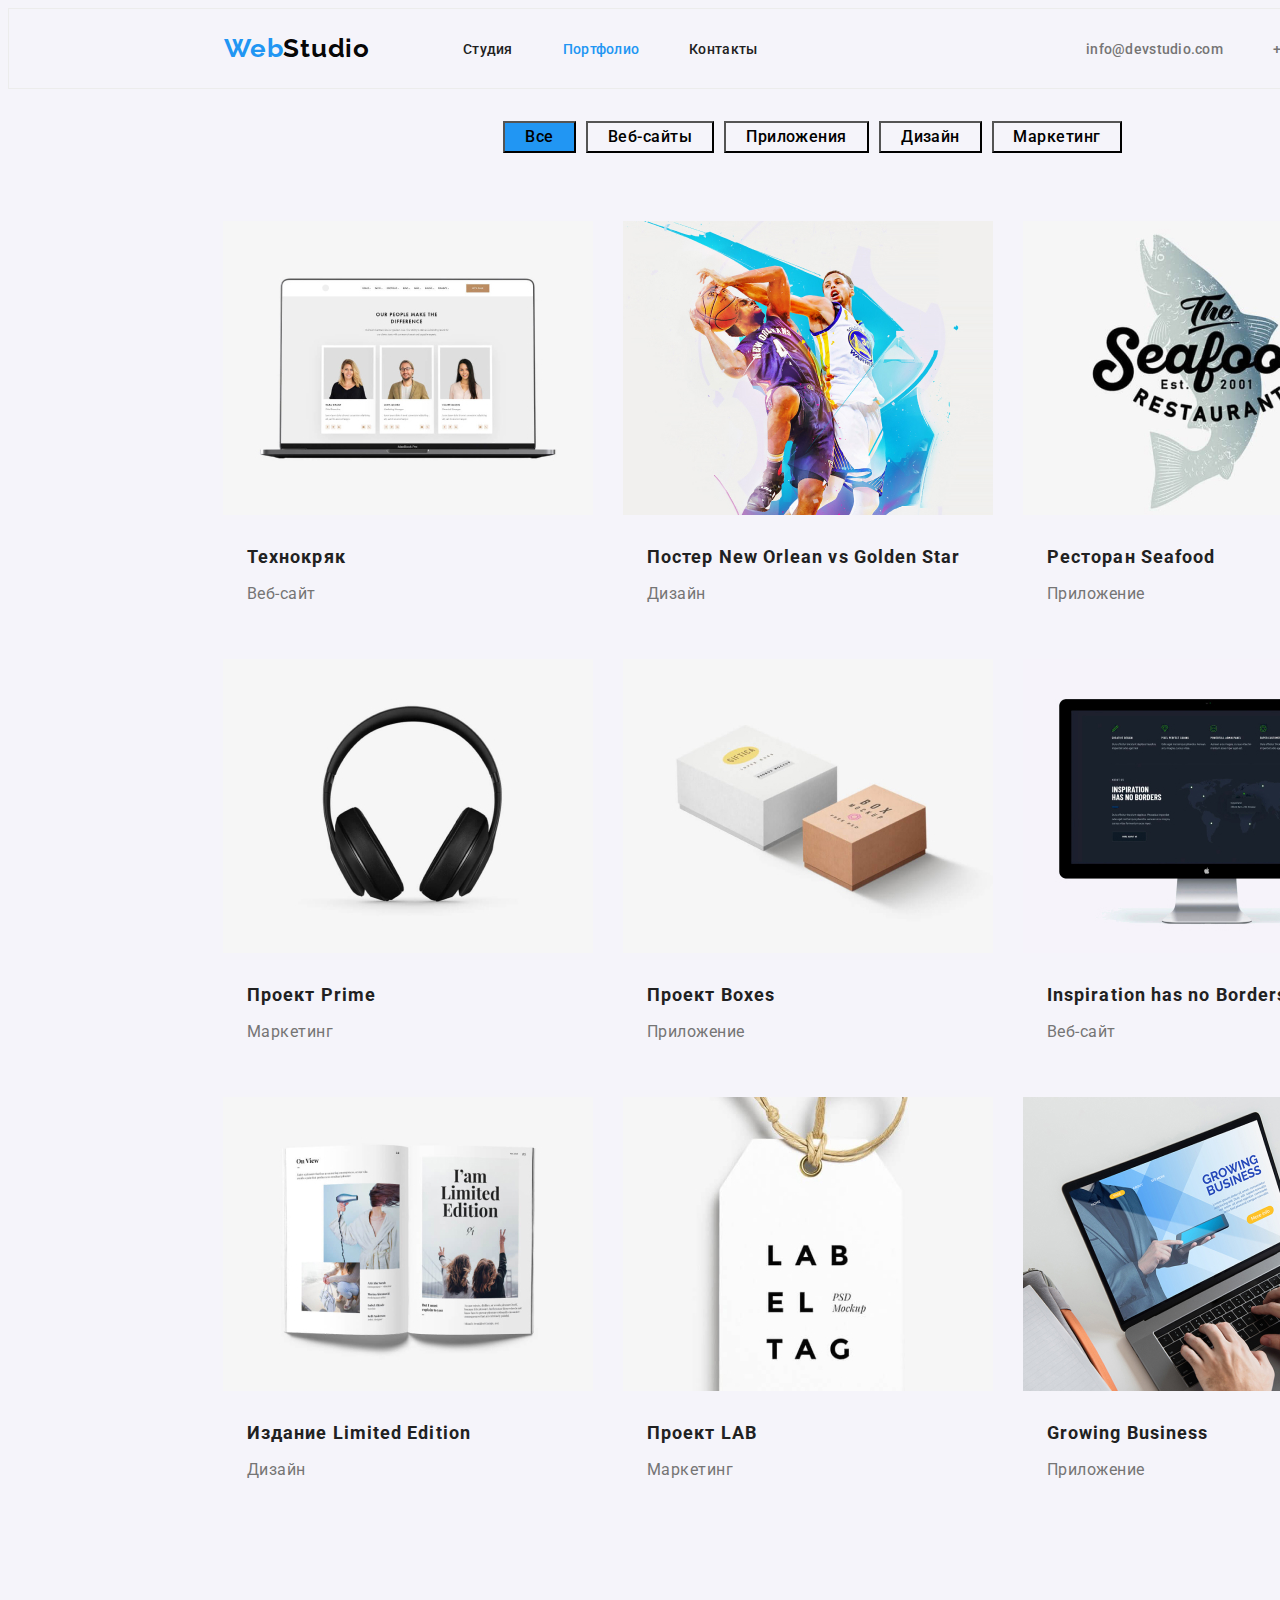
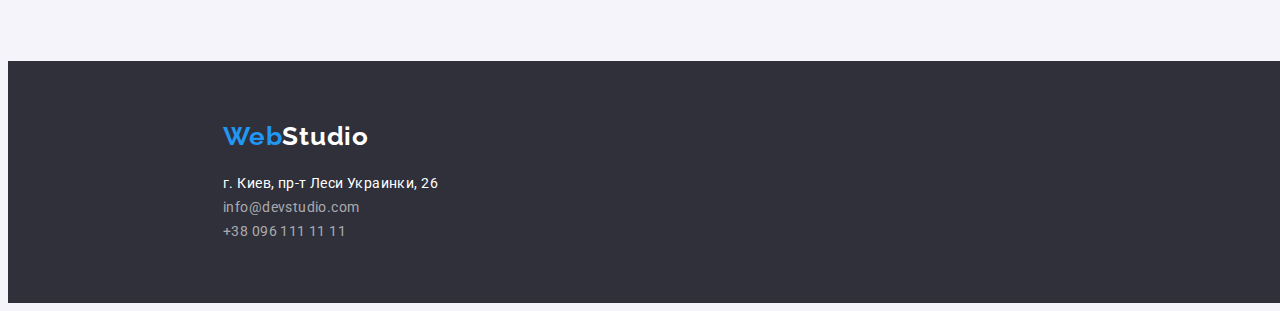
==== portfolio.html @ 1d8b2ea4 "f" ====
<!DOCTYPE html>
<html lang="ru">

<head>
    <meta charset="UTF-8">
    <meta http-equiv="X-UA-Compatible" content="IE=edge">
    <meta name="viewport" content="width=device-width, initial-scale=1.0">
    <title>home work 2</title>
    <link rel="stylesheet" href="css/portfolio.css" />
    <link rel="preconnect" href="https://fonts.gstatic.com" />
    <link
        href="https://fonts.googleapis.com/css2?family=Raleway:wght@700&family=Roboto:wght@400;500;700;900&display=swap"
        rel="stylesheet" />
</head>

<body>
    <!--Верхня лінія-->
    <header class="header">
        <div class="header-container">
            <a class="logo" href="./index.html"> <span class="logo-1">Web</span><span class="logo-2">Studio</span></a>
            <nav class="header-nav">
                <ul class="header-list">
                    <li class="header-item"><a class="header-link-1" href="index.html">Студия</a></li>
                    <li class="header-item"><a class="header-link-2" href="portfolio.html">Портфолио</a></li>
                    <li class="header-item"><a class="header-link-3" href="">Контакты</a></li>

                </ul>
            </nav>
            <ul class="header-contacts">
                <li><a class="header-e-mail" href="mailto:info@devstudio.com">info@devstudio.com</a></li>
                <li><a class="header-tel" href="tel:+380961111111">+38 096 111 11 11</a></li>
            </ul>
        </div>
    </header>
    <!-- portfolio -->
    <h2 hidden>Портфолио</h2>
    <section class="portfolio">
        <!-- Filters -->
        <ul class="filters-list">
            <li class="filters-item">
                <button type="button" class="filters-btm filters-btm-active filters-btm1">Все</button>
            </li>
            <li class="filters-item">
                <button type="button" class="filters-btm filters-btm2">Веб-сайты</button>
            </li>
            <li class="filters-item">
                <button type="button" class="filters-btm filters-btm3">Приложения</button>
            </li>
            <li class="filters-item">
                <button type="button" class="filters-btm filters-btm4">Дизайн</button>
            </li>
            <li class="filters-item">
                <button type="button" class="filters-btm filters-btm5">Маркетинг</button>
            </li>
        </ul>

        <!-- Projects -->

        <ul class="projects-list">
            <li class="projects-item">
                <img class="projects-photo" src="images/img5.jpg" alt="project1" width="370" />
                <h3 class="projects-title">Технокряк</h3>
                <p class="projects-subtitle">Веб-сайт</p>
            </li>
            <li class="projects-item">
                <img class="projects-photo" src="images/img6.jpg" alt="project2" width="370" />
                <h3 class="projects-title">Постер New Orlean vs Golden Star</h3>
                <p class="projects-subtitle">Дизайн</p>
            </li>
            <li class="projects-item">
                <img class="projects-photo" src="images/img(7).jpg" alt="project3" width="370" />
                <h3 class="projects-title">Ресторан Seafood</h3>
                <p class="projects-subtitle">Приложение</p>
            </li>
            <li class="projects-item">
                <img class="projects-photo" src="images/img(8).jpg" alt="project4" width="370" />
                <h3 class="projects-title">Проект Prime</h3>
                <p class="projects-subtitle">Маркетинг
                </p>
            </li>
            <li class="projects-item">
                <img class="projects-photo" src="images/img(9).jpg" alt="project5" width="370" />
                <h3 class="projects-title">Проект Boxes</h3>
                <p class="projects-subtitle">Приложение </p>
            </li>
            <li class="projects-item">
                <img class="projects-photo" src="images/img(10).jpg" alt="project6" width="370" />
                <h3 class="projects-title">Inspiration has no Borders</h3>
                <p class="projects-subtitle">Веб-сайт</p>
            </li>
            <li class="projects-item">
                <img class="projects-photo" src="images/img(11).jpg" alt="project7" width="370" />
                <h3 class="projects-title">Издание Limited Edition</h3>
                <p class="projects-subtitle">Дизайн</p>
            </li>
            <li class="projects-item">
                <img class="projects-photo" src="images/img(12).jpg" alt="project8" width="370" />
                <h3 class="projects-title">Проект LAB</h3>
                <p class="projects-subtitle">Маркетинг</p>
            </li>
            <li class="projects-item">
                <img class="projects-photo" src="images/img(13).jpg" alt="project9" width="370" />
                <h3 class="projects-title">Growing Business</h3>
                <p class="projects-subtitle">Приложение</p>
            </li>
        </ul>
    </section>



    <footer class="footer">
        <div class="footer-container">
            <a class="footer-logo" href="./index.html"><span class="footer-logo-1">Web</span><span
                    class="footer-logo-2">Studio</span></a>
            <address class="footer-adress">
                <ul class="footer-list">
                    <li class="footer-item"><a class="footer-link-1 footer-link" target="_blank"
                            rel="noopener noreferrer" href="https://goo.gl/maps/jTzLidg23AgvHUdS9"> г. Киев,
                            пр-т
                            Леси Украинки, 26</a></li>
                    <li class="footer-item"><a class="footer-link2 footer-link"
                            href="mailto:info@devstudio.com">info@devstudio.com</a>
                    </li>
                    <li class="footer-item"><a class="footer-link2 footer-link" href="tel:+380961111111">+38 096 111 11
                            11</a></li>
                </ul>
            </address>
        </div>
    </footer>
</body>
---- css/portfolio.css ----
body {
  background-color: rgba(245, 244, 250, 1);
  color: rgba(117, 117, 117, 1);
  font-family: "Roboto", "sans-serif";
}

/* Header */
.header {
  /* background-color: rgba(236, 236, 236, 1); */
  width: 1600px;
  border: 1px solid rgba(236, 236, 236, 1);
}
.header-container {
  display: flex;
  align-items: center;
}
/* Logo */
.logo {
  font-family: "Raleway";
  font-weight: 700;
  font-size: 26px;
  line-height: 1.2;
  letter-spacing: 0.03em;
  text-decoration: none;
}
.logo {
  width: 145px;
  margin-left: 215px;
}

.logo-2 {
  color: rgba(0, 0, 0, 0.986);
}

.logo-1 {
  color: rgba(33, 150, 243, 1);
}
/* Link */
.header-nav {
  width: 293px;
  left: 450px;
  margin-left: 94px;
  /* padding: 32px 0px 32px 93px; */
}

.header-list,
.header-contacts {
  list-style: none;
  display: flex;
  gap: 50px;
  padding: 30px 0px 30px 0px;
  margin: 0;
}

.header-item1 {
  width: 49px;
}
.header-item2 {
  width: 76px;
}
.header-item3 {
  width: 68px;
}
.header-link-1,
.header-link-2,
.header-link-3 {
  font-weight: 500;
  font-size: 14px;
  line-height: 1.2;
  letter-spacing: 0.02em;
  text-decoration: none;
}
.header-link-2 {
  color: rgba(33, 150, 243, 1);
}
.header-link-1,
.header-link-3 {
  color: rgba(33, 33, 33, 1);
}
.header-link-1:hover,
.header-link-1:focus,
.header-link-3:hover,
.header-link-3:focus {
  color: rgba(33, 150, 243, 1);
}

/* Contacts */
.header-contacts {
  width: 310px;
  margin-left: 330px;
  margin-right: 215px;
}

.header-tel,
.header-e-mail {
  font-weight: 500;
  font-size: 14px;
  line-height: 1.2;
  letter-spacing: 0.02em;
  text-decoration: none;
}
.header-e-mail {
  color: rgba(117, 117, 117, 1);
  width: 135px;
}
.header-tel {
  color: rgba(117, 117, 117, 1);
  width: 185px;
}
.header-tel:hover,
.header-e-mail:hover,
.header-tel:focus,
.header-e-mail:focus {
  color: rgba(33, 150, 243, 1);
}

/* Portfolio */

.portfolio {
  width: 1600px;
}

/* Filters */

.filters-list {
  list-style: none;
  display: flex;
  padding: 32px 0px 34px 495px;
  margin: 0;
  gap: 10px;
}
.filters-btm {
  background-color: rgba(245, 244, 250, 1);
  cursor: pointer;
  font-weight: 500;
  font-size: 16px;
  line-height: 1.6;
  font-family: inherit;
  letter-spacing: 0.03em;
}
.filters-btm:hover,
.filters-btm:focus {
  background-color: rgba(33, 150, 243, 1);
}

.filters-btm-active {
  background-color: rgba(33, 150, 243, 1);
}
.filters-btm1 {
  width: 73px;
}
.filters-btm2 {
  width: 128px;
}
.filters-btm3 {
  width: 145px;
}
.filters-btm4 {
  width: 103px;
}
.filters-btm5 {
  width: 130px;
}

/* Projects */
.projects-list {
  list-style: none;
  margin: 0;
  padding: 34px 215px 155px 215px;
  display: flex;
  flex-wrap: wrap;
  gap: 30px;
}

.projects-title {
  font-weight: 700;
  font-size: 18px;
  line-height: 2;
  letter-spacing: 0.06em;
  color: rgba(33, 33, 33, 1);
  margin: 0;
  padding: 20px 24px 4px 24px;
}
.projects-subtitle {
  line-height: 1.9;
  letter-spacing: 0.03em;
  color: rgb(117, 117, 117);
  margin: 0;
  padding: 0px 24px 20px 24px;
}

/* Footer */
.footer {
  background-color: rgba(47, 48, 58, 1);
  width: 1600px;
}
.footer-container {
  padding-top: 60px;
}
.footer-logo {
  font-family: "Raleway";
  font-style: normal;
  font-weight: 700;
  font-size: 26px;
  line-height: 1.2;
  letter-spacing: 0.03em;
  text-decoration: none;
  margin: 0px 1240px 0px 215px;
}
.footer-container {
  padding-top: 60px;
}

.footer-logo-1 {
  color: rgba(33, 150, 243, 1);
}
.footer-logo-2 {
  color: rgba(255, 255, 255, 1);
}
.footer-adress {
  font-style: normal;
}
.footer-list {
  list-style: none;
  width: 230px;
  padding: 0;
  gap: 10px;
  margin: 20px 1155px 0px 215px;
  padding-bottom: 60px;
}
.footer-link-1 {
  color: rgba(255, 255, 255, 1);
  font-weight: 400;
  font-size: 14px;
  line-height: 1.7;
  letter-spacing: 0.03em;
  text-decoration: none;
}
.footer-link2 {
  color: rgba(255, 255, 255, 0.6);
  font-weight: 400;
  font-size: 14px;
  line-height: 1.7;
  letter-spacing: 0.03em;
  text-decoration: none;
}
.footer-link:hover,
.footer-link:focus,
.footer-link-1:hover,
.footer-link-1:focus {
  color: rgba(33, 150, 243, 1);
}
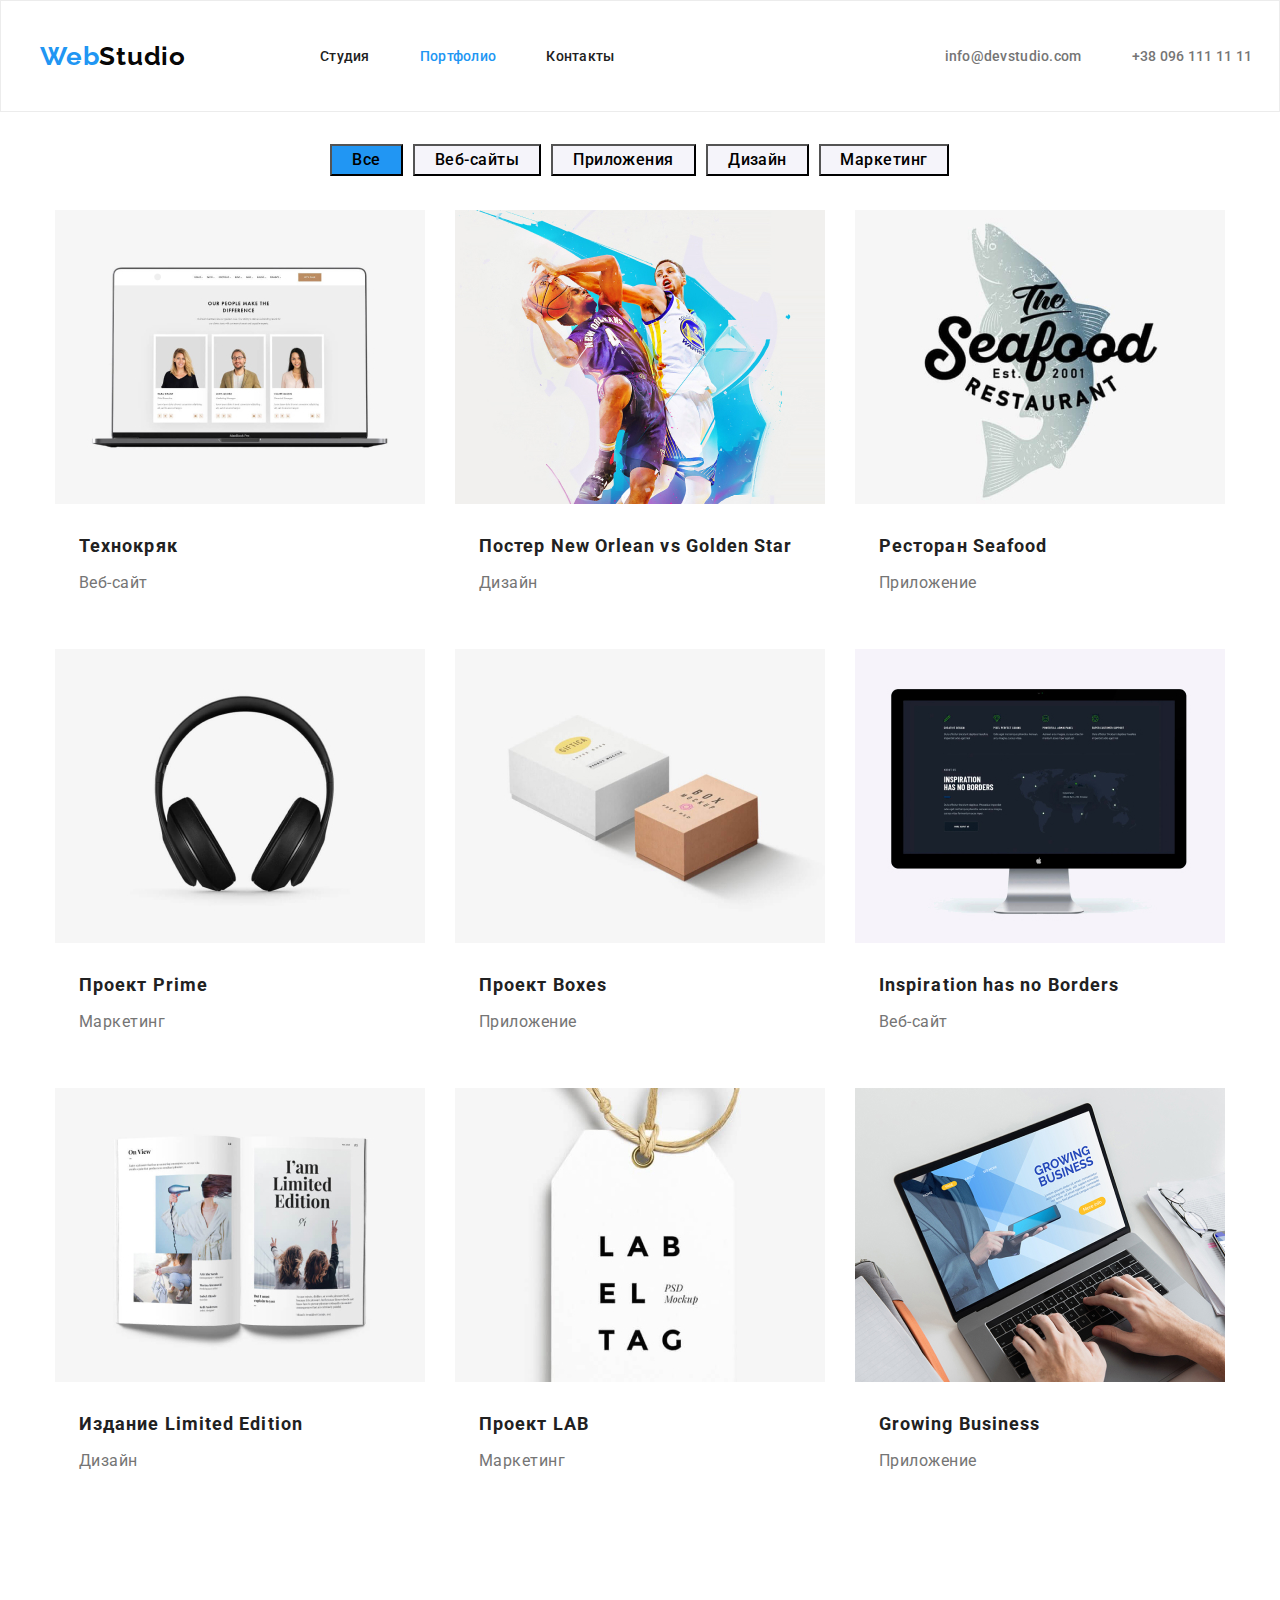
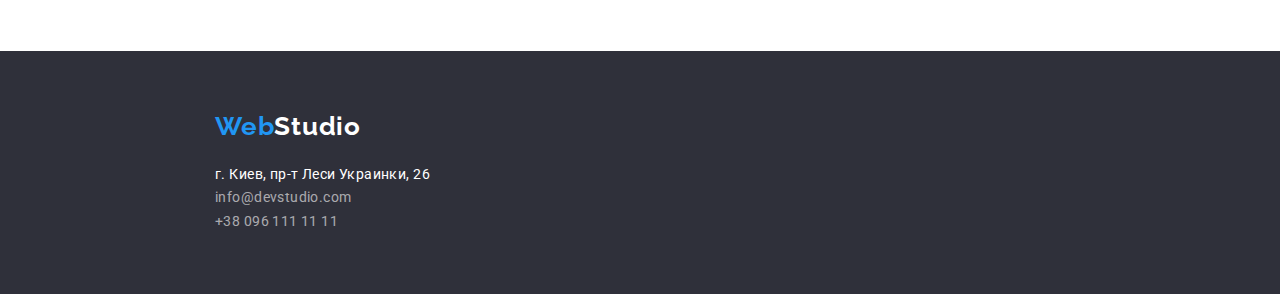
==== commit 2859ba87: "f" ====
--- a/portfolio.html
+++ b/portfolio.html
@@ -11,12 +11,13 @@
     <link
         href="https://fonts.googleapis.com/css2?family=Raleway:wght@700&family=Roboto:wght@400;500;700;900&display=swap"
         rel="stylesheet" />
+    <link rel="stylesheet" href="/css/normolize.css">
 </head>
 
 <body>
     <!--Верхня лінія-->
     <header class="header">
-        <div class="header-container">
+        <div class="container header-container">
             <a class="logo" href="./index.html"> <span class="logo-1">Web</span><span class="logo-2">Studio</span></a>
             <nav class="header-nav">
                 <ul class="header-list">
@@ -28,88 +29,91 @@
             </nav>
             <ul class="header-contacts">
                 <li><a class="header-e-mail" href="mailto:info@devstudio.com">info@devstudio.com</a></li>
-                <li><a class="header-tel" href="tel:+380961111111">+38 096 111 11 11</a></li>
+                <li class="header-contacts-item"><a class="header-tel" href="tel:+380961111111">+38 096 111 11 11</a>
+                </li>
             </ul>
         </div>
     </header>
     <!-- portfolio -->
     <h2 hidden>Портфолио</h2>
     <section class="portfolio">
-        <!-- Filters -->
-        <ul class="filters-list">
-            <li class="filters-item">
-                <button type="button" class="filters-btm filters-btm-active filters-btm1">Все</button>
-            </li>
-            <li class="filters-item">
-                <button type="button" class="filters-btm filters-btm2">Веб-сайты</button>
-            </li>
-            <li class="filters-item">
-                <button type="button" class="filters-btm filters-btm3">Приложения</button>
-            </li>
-            <li class="filters-item">
-                <button type="button" class="filters-btm filters-btm4">Дизайн</button>
-            </li>
-            <li class="filters-item">
-                <button type="button" class="filters-btm filters-btm5">Маркетинг</button>
-            </li>
-        </ul>
+        <div class="container container-portfolio">
+            <!-- Filters -->
+            <ul class="filters-list">
+                <li class="filters-item">
+                    <button type="button" class="filters-btm filters-btm-active filters-btm1">Все</button>
+                </li>
+                <li class="filters-item">
+                    <button type="button" class="filters-btm filters-btm2">Веб-сайты</button>
+                </li>
+                <li class="filters-item">
+                    <button type="button" class="filters-btm filters-btm3">Приложения</button>
+                </li>
+                <li class="filters-item">
+                    <button type="button" class="filters-btm filters-btm4">Дизайн</button>
+                </li>
+                <li class="filters-item">
+                    <button type="button" class="filters-btm filters-btm5">Маркетинг</button>
+                </li>
+            </ul>
 
-        <!-- Projects -->
+            <!-- Projects -->
 
-        <ul class="projects-list">
-            <li class="projects-item">
-                <img class="projects-photo" src="images/img5.jpg" alt="project1" width="370" />
-                <h3 class="projects-title">Технокряк</h3>
-                <p class="projects-subtitle">Веб-сайт</p>
-            </li>
-            <li class="projects-item">
-                <img class="projects-photo" src="images/img6.jpg" alt="project2" width="370" />
-                <h3 class="projects-title">Постер New Orlean vs Golden Star</h3>
-                <p class="projects-subtitle">Дизайн</p>
-            </li>
-            <li class="projects-item">
-                <img class="projects-photo" src="images/img(7).jpg" alt="project3" width="370" />
-                <h3 class="projects-title">Ресторан Seafood</h3>
-                <p class="projects-subtitle">Приложение</p>
-            </li>
-            <li class="projects-item">
-                <img class="projects-photo" src="images/img(8).jpg" alt="project4" width="370" />
-                <h3 class="projects-title">Проект Prime</h3>
-                <p class="projects-subtitle">Маркетинг
-                </p>
-            </li>
-            <li class="projects-item">
-                <img class="projects-photo" src="images/img(9).jpg" alt="project5" width="370" />
-                <h3 class="projects-title">Проект Boxes</h3>
-                <p class="projects-subtitle">Приложение </p>
-            </li>
-            <li class="projects-item">
-                <img class="projects-photo" src="images/img(10).jpg" alt="project6" width="370" />
-                <h3 class="projects-title">Inspiration has no Borders</h3>
-                <p class="projects-subtitle">Веб-сайт</p>
-            </li>
-            <li class="projects-item">
-                <img class="projects-photo" src="images/img(11).jpg" alt="project7" width="370" />
-                <h3 class="projects-title">Издание Limited Edition</h3>
-                <p class="projects-subtitle">Дизайн</p>
-            </li>
-            <li class="projects-item">
-                <img class="projects-photo" src="images/img(12).jpg" alt="project8" width="370" />
-                <h3 class="projects-title">Проект LAB</h3>
-                <p class="projects-subtitle">Маркетинг</p>
-            </li>
-            <li class="projects-item">
-                <img class="projects-photo" src="images/img(13).jpg" alt="project9" width="370" />
-                <h3 class="projects-title">Growing Business</h3>
-                <p class="projects-subtitle">Приложение</p>
-            </li>
-        </ul>
+            <ul class="projects-list">
+                <li class="projects-item">
+                    <img class="projects-photo" src="images/img5.jpg" alt="project1" width="370" />
+                    <h3 class="projects-title">Технокряк</h3>
+                    <p class="projects-subtitle">Веб-сайт</p>
+                </li>
+                <li class="projects-item">
+                    <img class="projects-photo" src="images/img6.jpg" alt="project2" width="370" />
+                    <h3 class="projects-title">Постер New Orlean vs Golden Star</h3>
+                    <p class="projects-subtitle">Дизайн</p>
+                </li>
+                <li class="projects-item">
+                    <img class="projects-photo" src="images/img(7).jpg" alt="project3" width="370" />
+                    <h3 class="projects-title">Ресторан Seafood</h3>
+                    <p class="projects-subtitle">Приложение</p>
+                </li>
+                <li class="projects-item">
+                    <img class="projects-photo" src="images/img(8).jpg" alt="project4" width="370" />
+                    <h3 class="projects-title">Проект Prime</h3>
+                    <p class="projects-subtitle">Маркетинг
+                    </p>
+                </li>
+                <li class="projects-item">
+                    <img class="projects-photo" src="images/img(9).jpg" alt="project5" width="370" />
+                    <h3 class="projects-title">Проект Boxes</h3>
+                    <p class="projects-subtitle">Приложение </p>
+                </li>
+                <li class="projects-item">
+                    <img class="projects-photo" src="images/img(10).jpg" alt="project6" width="370" />
+                    <h3 class="projects-title">Inspiration has no Borders</h3>
+                    <p class="projects-subtitle">Веб-сайт</p>
+                </li>
+                <li class="projects-item">
+                    <img class="projects-photo" src="images/img(11).jpg" alt="project7" width="370" />
+                    <h3 class="projects-title">Издание Limited Edition</h3>
+                    <p class="projects-subtitle">Дизайн</p>
+                </li>
+                <li class="projects-item">
+                    <img class="projects-photo" src="images/img(12).jpg" alt="project8" width="370" />
+                    <h3 class="projects-title">Проект LAB</h3>
+                    <p class="projects-subtitle">Маркетинг</p>
+                </li>
+                <li class="projects-item">
+                    <img class="projects-photo" src="images/img(13).jpg" alt="project9" width="370" />
+                    <h3 class="projects-title">Growing Business</h3>
+                    <p class="projects-subtitle">Приложение</p>
+                </li>
+            </ul>
+        </div>
     </section>
 
 
 
     <footer class="footer">
-        <div class="footer-container">
+        <div class="container footer-container">
             <a class="footer-logo" href="./index.html"><span class="footer-logo-1">Web</span><span
                     class="footer-logo-2">Studio</span></a>
             <address class="footer-adress">
--- a/css/portfolio.css
+++ b/css/portfolio.css
@@ -1,13 +1,20 @@
 body {
-  background-color: rgba(245, 244, 250, 1);
+  background-color: rgba(255, 255, 255, 1);
   color: rgba(117, 117, 117, 1);
   font-family: "Roboto", "sans-serif";
 }
+.container {
+  width: 1200px;
+  padding: 0px 15px 0px 15px;
+  margin-left: auto;
+  margin-right: auto;
+}
 
 /* Header */
 .header {
-  /* background-color: rgba(236, 236, 236, 1); */
-  width: 1600px;
+  padding-top: 30px;
+  padding-bottom: 30px;
+
   border: 1px solid rgba(236, 236, 236, 1);
 }
 .header-container {
@@ -23,10 +30,6 @@
   letter-spacing: 0.03em;
   text-decoration: none;
 }
-.logo {
-  width: 145px;
-  margin-left: 215px;
-}
 
 .logo-2 {
   color: rgba(0, 0, 0, 0.986);
@@ -37,10 +40,7 @@
 }
 /* Link */
 .header-nav {
-  width: 293px;
-  left: 450px;
-  margin-left: 94px;
-  /* padding: 32px 0px 32px 93px; */
+  padding-left: 94px;
 }
 
 .header-list,
@@ -48,8 +48,6 @@
   list-style: none;
   display: flex;
   gap: 50px;
-  padding: 30px 0px 30px 0px;
-  margin: 0;
 }
 
 .header-item1 {
@@ -86,11 +84,11 @@
 
 /* Contacts */
 .header-contacts {
-  width: 310px;
-  margin-left: 330px;
-  margin-right: 215px;
-}
-
+  padding-left: 330px;
+}
+.header-contacts-item {
+  width: 125px;
+}
 .header-tel,
 .header-e-mail {
   font-weight: 500;
@@ -101,11 +99,9 @@
 }
 .header-e-mail {
   color: rgba(117, 117, 117, 1);
-  width: 135px;
 }
 .header-tel {
   color: rgba(117, 117, 117, 1);
-  width: 185px;
 }
 .header-tel:hover,
 .header-e-mail:hover,
@@ -117,7 +113,8 @@
 /* Portfolio */
 
 .portfolio {
-  width: 1600px;
+  padding-top: 32px;
+  padding-bottom: 155px;
 }
 
 /* Filters */
@@ -125,9 +122,10 @@
 .filters-list {
   list-style: none;
   display: flex;
-  padding: 32px 0px 34px 495px;
-  margin: 0;
+  padding: 0;
+  padding-left: 290px;
   gap: 10px;
+  margin: 0;
 }
 .filters-btm {
   background-color: rgba(245, 244, 250, 1);
@@ -166,7 +164,9 @@
 .projects-list {
   list-style: none;
   margin: 0;
-  padding: 34px 215px 155px 215px;
+  padding: 0;
+  padding-top: 34px;
+  padding-left: 15px;
   display: flex;
   flex-wrap: wrap;
   gap: 30px;
@@ -190,12 +190,12 @@
 }
 
 /* Footer */
-.footer {
+
+.footer-container {
   background-color: rgba(47, 48, 58, 1);
-  width: 1600px;
-}
-.footer-container {
   padding-top: 60px;
+  padding-bottom: 60px;
+  padding-left: 215px;
 }
 .footer-logo {
   font-family: "Raleway";
@@ -205,10 +205,6 @@
   line-height: 1.2;
   letter-spacing: 0.03em;
   text-decoration: none;
-  margin: 0px 1240px 0px 215px;
-}
-.footer-container {
-  padding-top: 60px;
 }
 
 .footer-logo-1 {
@@ -219,14 +215,14 @@
 }
 .footer-adress {
   font-style: normal;
+  padding-top: 20px;
 }
 .footer-list {
   list-style: none;
   width: 230px;
   padding: 0;
   gap: 10px;
-  margin: 20px 1155px 0px 215px;
-  padding-bottom: 60px;
+  margin: 0;
 }
 .footer-link-1 {
   color: rgba(255, 255, 255, 1);
--- a/css/normolize.css
+++ b/css/normolize.css
@@ -0,0 +1,351 @@
+/*! normalize.css v8.0.1 | MIT License | github.com/necolas/normalize.css */
+
+/* Document
+   ========================================================================== */
+
+/**
+ * 1. Correct the line height in all browsers.
+ * 2. Prevent adjustments of font size after orientation changes in iOS.
+ */
+
+html {
+  line-height: 1.15; /* 1 */
+  -webkit-text-size-adjust: 100%; /* 2 */
+}
+
+/* Sections
+   ========================================================================== */
+
+/**
+ * Remove the margin in all browsers.
+ */
+
+body {
+  margin: 0;
+}
+
+/**
+ * Render the `main` element consistently in IE.
+ */
+
+main {
+  display: block;
+}
+
+/**
+ * Correct the font size and margin on `h1` elements within `section` and
+ * `article` contexts in Chrome, Firefox, and Safari.
+ */
+
+h1 {
+  font-size: 2em;
+  margin: 0.67em 0;
+}
+
+/* Grouping content
+   ========================================================================== */
+
+/**
+ * 1. Add the correct box sizing in Firefox.
+ * 2. Show the overflow in Edge and IE.
+ */
+
+hr {
+  box-sizing: content-box; /* 1 */
+  height: 0; /* 1 */
+  overflow: visible; /* 2 */
+}
+
+/**
+ * 1. Correct the inheritance and scaling of font size in all browsers.
+ * 2. Correct the odd `em` font sizing in all browsers.
+ */
+
+pre {
+  font-family: monospace, monospace; /* 1 */
+  font-size: 1em; /* 2 */
+}
+
+/* Text-level semantics
+   ========================================================================== */
+
+/**
+ * Remove the gray background on active links in IE 10.
+ */
+
+a {
+  background-color: transparent;
+}
+
+/**
+ * 1. Remove the bottom border in Chrome 57-
+ * 2. Add the correct text decoration in Chrome, Edge, IE, Opera, and Safari.
+ */
+
+abbr[title] {
+  border-bottom: none; /* 1 */
+  text-decoration: underline; /* 2 */
+  text-decoration: underline dotted; /* 2 */
+}
+
+/**
+ * Add the correct font weight in Chrome, Edge, and Safari.
+ */
+
+b,
+strong {
+  font-weight: bolder;
+}
+
+/**
+ * 1. Correct the inheritance and scaling of font size in all browsers.
+ * 2. Correct the odd `em` font sizing in all browsers.
+ */
+
+code,
+kbd,
+samp {
+  font-family: monospace, monospace; /* 1 */
+  font-size: 1em; /* 2 */
+}
+
+/**
+ * Add the correct font size in all browsers.
+ */
+
+small {
+  font-size: 80%;
+}
+
+/**
+ * Prevent `sub` and `sup` elements from affecting the line height in
+ * all browsers.
+ */
+
+sub,
+sup {
+  font-size: 75%;
+  line-height: 0;
+  position: relative;
+  vertical-align: baseline;
+}
+
+sub {
+  bottom: -0.25em;
+}
+
+sup {
+  top: -0.5em;
+}
+
+/* Embedded content
+   ========================================================================== */
+
+/**
+ * Remove the border on images inside links in IE 10.
+ */
+
+img {
+  border-style: none;
+}
+
+/* Forms
+   ========================================================================== */
+
+/**
+ * 1. Change the font styles in all browsers.
+ * 2. Remove the margin in Firefox and Safari.
+ */
+
+button,
+input,
+optgroup,
+select,
+textarea {
+  font-family: inherit; /* 1 */
+  font-size: 100%; /* 1 */
+  line-height: 1.15; /* 1 */
+  margin: 0; /* 2 */
+}
+
+/**
+ * Show the overflow in IE.
+ * 1. Show the overflow in Edge.
+ */
+
+button,
+input {
+  /* 1 */
+  overflow: visible;
+}
+
+/**
+ * Remove the inheritance of text transform in Edge, Firefox, and IE.
+ * 1. Remove the inheritance of text transform in Firefox.
+ */
+
+button,
+select {
+  /* 1 */
+  text-transform: none;
+}
+
+/**
+ * Correct the inability to style clickable types in iOS and Safari.
+ */
+
+button,
+[type="button"],
+[type="reset"],
+[type="submit"] {
+  -webkit-appearance: button;
+}
+
+/**
+ * Remove the inner border and padding in Firefox.
+ */
+
+button::-moz-focus-inner,
+[type="button"]::-moz-focus-inner,
+[type="reset"]::-moz-focus-inner,
+[type="submit"]::-moz-focus-inner {
+  border-style: none;
+  padding: 0;
+}
+
+/**
+ * Restore the focus styles unset by the previous rule.
+ */
+
+button:-moz-focusring,
+[type="button"]:-moz-focusring,
+[type="reset"]:-moz-focusring,
+[type="submit"]:-moz-focusring {
+  outline: 1px dotted ButtonText;
+}
+
+/**
+ * Correct the padding in Firefox.
+ */
+
+fieldset {
+  padding: 0.35em 0.75em 0.625em;
+}
+
+/**
+ * 1. Correct the text wrapping in Edge and IE.
+ * 2. Correct the color inheritance from `fieldset` elements in IE.
+ * 3. Remove the padding so developers are not caught out when they zero out
+ *    `fieldset` elements in all browsers.
+ */
+
+legend {
+  box-sizing: border-box; /* 1 */
+  color: inherit; /* 2 */
+  display: table; /* 1 */
+  max-width: 100%; /* 1 */
+  padding: 0; /* 3 */
+  white-space: normal; /* 1 */
+}
+
+/**
+ * Add the correct vertical alignment in Chrome, Firefox, and Opera.
+ */
+
+progress {
+  vertical-align: baseline;
+}
+
+/**
+ * Remove the default vertical scrollbar in IE 10+.
+ */
+
+textarea {
+  overflow: auto;
+}
+
+/**
+ * 1. Add the correct box sizing in IE 10.
+ * 2. Remove the padding in IE 10.
+ */
+
+[type="checkbox"],
+[type="radio"] {
+  box-sizing: border-box; /* 1 */
+  padding: 0; /* 2 */
+}
+
+/**
+ * Correct the cursor style of increment and decrement buttons in Chrome.
+ */
+
+[type="number"]::-webkit-inner-spin-button,
+[type="number"]::-webkit-outer-spin-button {
+  height: auto;
+}
+
+/**
+ * 1. Correct the odd appearance in Chrome and Safari.
+ * 2. Correct the outline style in Safari.
+ */
+
+[type="search"] {
+  -webkit-appearance: textfield; /* 1 */
+  outline-offset: -2px; /* 2 */
+}
+
+/**
+ * Remove the inner padding in Chrome and Safari on macOS.
+ */
+
+[type="search"]::-webkit-search-decoration {
+  -webkit-appearance: none;
+}
+
+/**
+ * 1. Correct the inability to style clickable types in iOS and Safari.
+ * 2. Change font properties to `inherit` in Safari.
+ */
+
+::-webkit-file-upload-button {
+  -webkit-appearance: button; /* 1 */
+  font: inherit; /* 2 */
+}
+
+/* Interactive
+   ========================================================================== */
+
+/*
+ * Add the correct display in Edge, IE 10+, and Firefox.
+ */
+
+details {
+  display: block;
+}
+
+/*
+ * Add the correct display in all browsers.
+ */
+
+summary {
+  display: list-item;
+}
+
+/* Misc
+   ========================================================================== */
+
+/**
+ * Add the correct display in IE 10+.
+ */
+
+template {
+  display: none;
+}
+
+/**
+ * Add the correct display in IE 10.
+ */
+
+[hidden] {
+  display: none;
+}
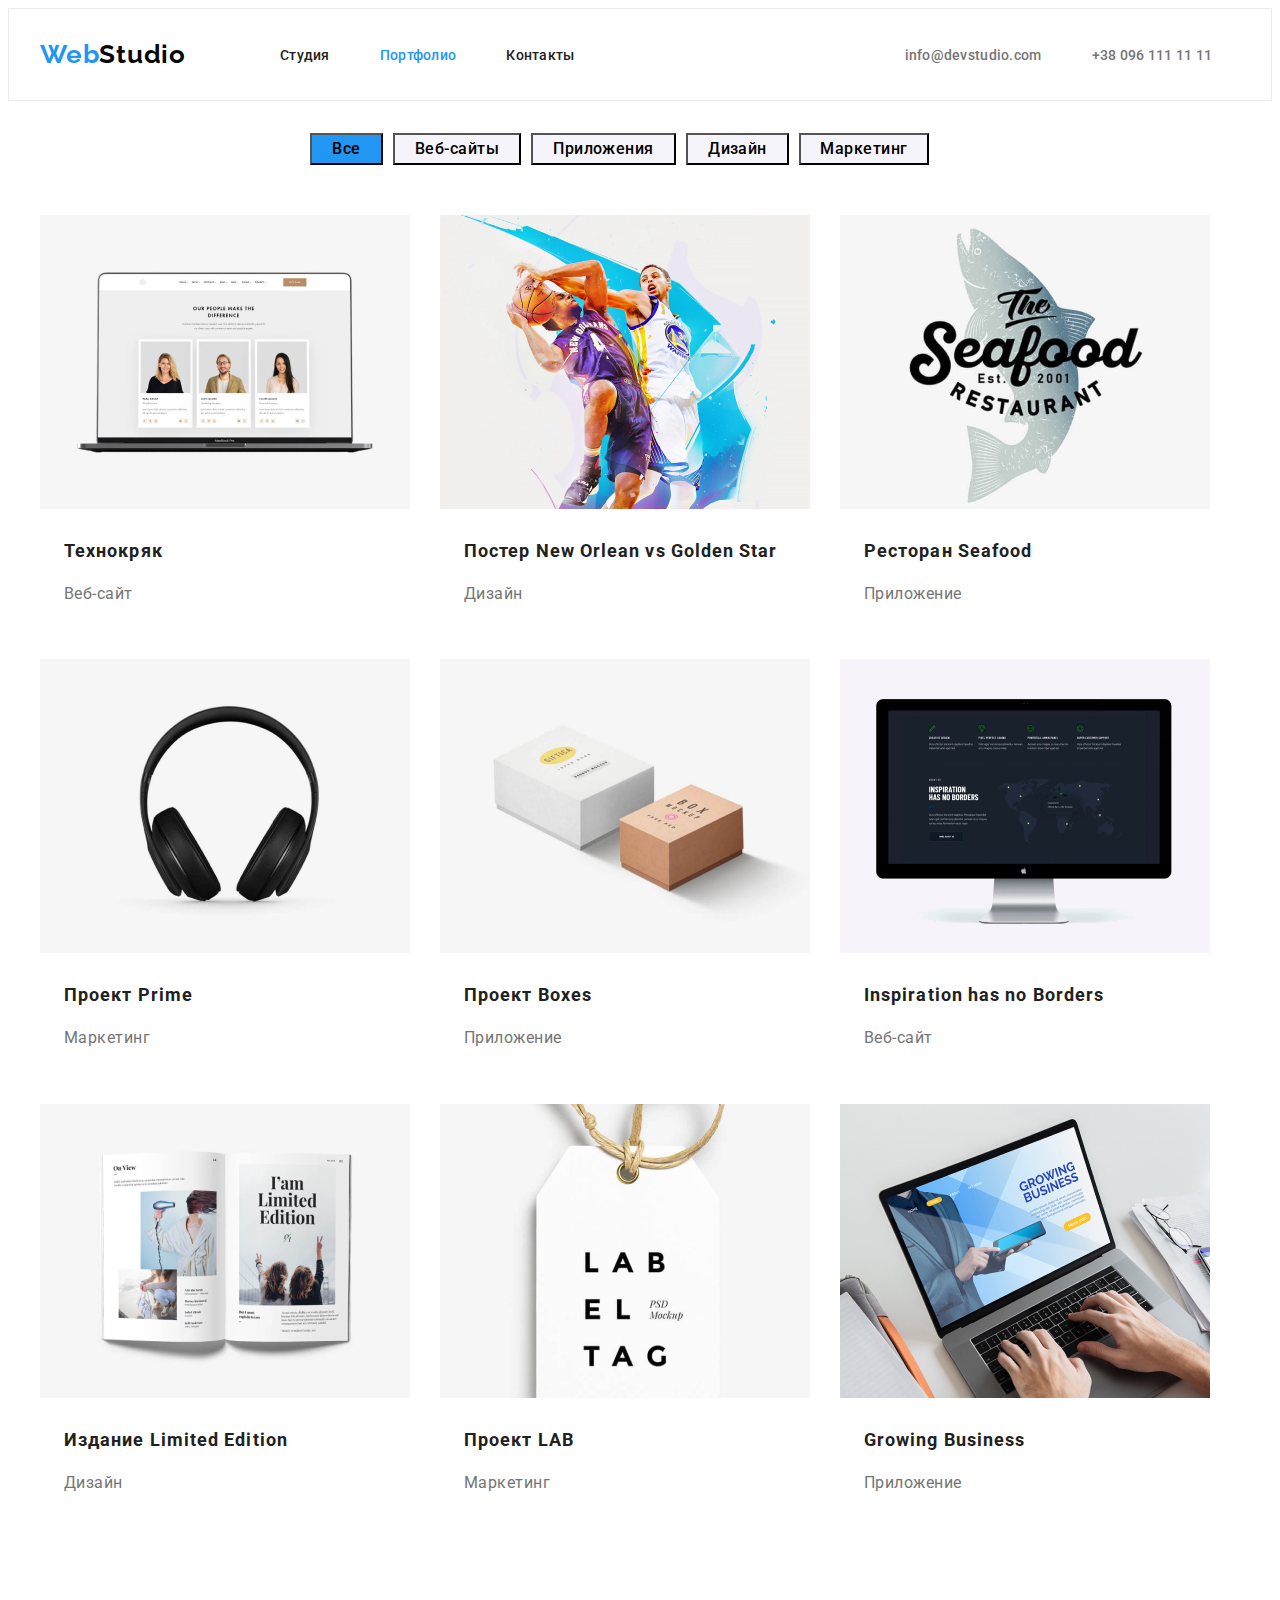
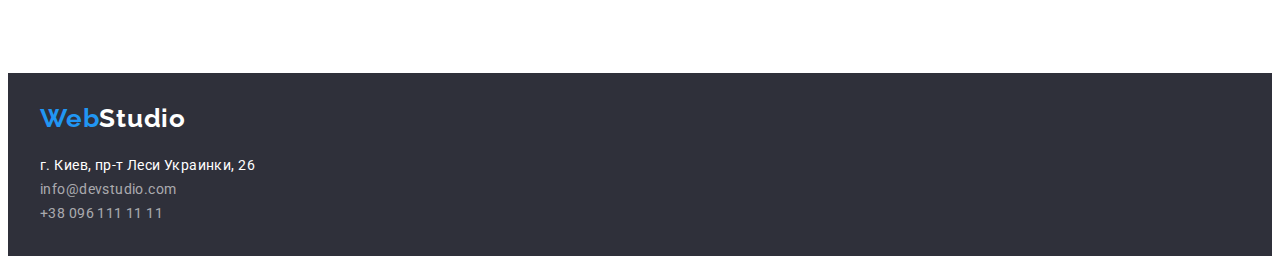
==== commit 37c66a13: "d" ====
--- a/portfolio.html
+++ b/portfolio.html
@@ -11,7 +11,9 @@
     <link
         href="https://fonts.googleapis.com/css2?family=Raleway:wght@700&family=Roboto:wght@400;500;700;900&display=swap"
         rel="stylesheet" />
-    <link rel="stylesheet" href="/css/normolize.css">
+    <link rel="stylesheet" href="https://cdnjs.cloudflare.com/ajax/libs/modern-normalize/1.1.0/modern-normalize.min.css"
+        integrity="sha512-wpPYUAdjBVSE4KJnH1VR1HeZfpl1ub8YT/NKx4PuQ5NmX2tKuGu6U/JRp5y+Y8XG2tV+wKQpNHVUX03MfMFn9Q=="
+        crossorigin="anonymous" referrerpolicy="no-referrer" />
 </head>
 
 <body>
@@ -62,49 +64,67 @@
             <ul class="projects-list">
                 <li class="projects-item">
                     <img class="projects-photo" src="images/img5.jpg" alt="project1" width="370" />
-                    <h3 class="projects-title">Технокряк</h3>
-                    <p class="projects-subtitle">Веб-сайт</p>
+                    <div class="projects-box">
+                        <h3 class="projects-title">Технокряк</h3>
+                        <p class="projects-subtitle">Веб-сайт</p>
+                    </div>
                 </li>
                 <li class="projects-item">
                     <img class="projects-photo" src="images/img6.jpg" alt="project2" width="370" />
-                    <h3 class="projects-title">Постер New Orlean vs Golden Star</h3>
-                    <p class="projects-subtitle">Дизайн</p>
+                    <div class="projects-box">
+                        <h3 class="projects-title">Постер New Orlean vs Golden Star</h3>
+                        <p class="projects-subtitle">Дизайн</p>
+                    </div>
                 </li>
                 <li class="projects-item">
                     <img class="projects-photo" src="images/img(7).jpg" alt="project3" width="370" />
-                    <h3 class="projects-title">Ресторан Seafood</h3>
-                    <p class="projects-subtitle">Приложение</p>
+                    <div class="projects-box">
+                        <h3 class="projects-title">Ресторан Seafood</h3>
+                        <p class="projects-subtitle">Приложение</p>
+                    </div>
                 </li>
                 <li class="projects-item">
                     <img class="projects-photo" src="images/img(8).jpg" alt="project4" width="370" />
-                    <h3 class="projects-title">Проект Prime</h3>
-                    <p class="projects-subtitle">Маркетинг
-                    </p>
+                    <div class="projects-box">
+                        <h3 class="projects-title">Проект Prime</h3>
+                        <p class="projects-subtitle">Маркетинг
+                        </p>
+                    </div>
                 </li>
                 <li class="projects-item">
                     <img class="projects-photo" src="images/img(9).jpg" alt="project5" width="370" />
-                    <h3 class="projects-title">Проект Boxes</h3>
-                    <p class="projects-subtitle">Приложение </p>
+                    <div class="projects-box">
+                        <h3 class="projects-title">Проект Boxes</h3>
+                        <p class="projects-subtitle">Приложение </p>
+                    </div>
                 </li>
                 <li class="projects-item">
                     <img class="projects-photo" src="images/img(10).jpg" alt="project6" width="370" />
-                    <h3 class="projects-title">Inspiration has no Borders</h3>
-                    <p class="projects-subtitle">Веб-сайт</p>
+                    <div class="projects-box">
+                        <h3 class="projects-title">Inspiration has no Borders</h3>
+                        <p class="projects-subtitle">Веб-сайт</p>
+                    </div>
                 </li>
                 <li class="projects-item">
                     <img class="projects-photo" src="images/img(11).jpg" alt="project7" width="370" />
-                    <h3 class="projects-title">Издание Limited Edition</h3>
-                    <p class="projects-subtitle">Дизайн</p>
+                    <div class="projects-box">
+                        <h3 class="projects-title">Издание Limited Edition</h3>
+                        <p class="projects-subtitle">Дизайн</p>
+                    </div>
                 </li>
                 <li class="projects-item">
                     <img class="projects-photo" src="images/img(12).jpg" alt="project8" width="370" />
-                    <h3 class="projects-title">Проект LAB</h3>
-                    <p class="projects-subtitle">Маркетинг</p>
+                    <div class="projects-box">
+                        <h3 class="projects-title">Проект LAB</h3>
+                        <p class="projects-subtitle">Маркетинг</p>
+                    </div>
                 </li>
                 <li class="projects-item">
                     <img class="projects-photo" src="images/img(13).jpg" alt="project9" width="370" />
-                    <h3 class="projects-title">Growing Business</h3>
-                    <p class="projects-subtitle">Приложение</p>
+                    <div class="projects-box">
+                        <h3 class="projects-title">Growing Business</h3>
+                        <p class="projects-subtitle">Приложение</p>
+                    </div>
                 </li>
             </ul>
         </div>
--- a/css/portfolio.css
+++ b/css/portfolio.css
@@ -40,7 +40,7 @@
 }
 /* Link */
 .header-nav {
-  padding-left: 94px;
+  margin-left: 94px;
 }
 
 .header-list,
@@ -48,6 +48,8 @@
   list-style: none;
   display: flex;
   gap: 50px;
+  padding: 0;
+  margin: 0;
 }
 
 .header-item1 {
@@ -84,11 +86,9 @@
 
 /* Contacts */
 .header-contacts {
-  padding-left: 330px;
-}
-.header-contacts-item {
-  width: 125px;
-}
+  margin-left: 330px;
+}
+
 .header-tel,
 .header-e-mail {
   font-weight: 500;
@@ -123,9 +123,8 @@
   list-style: none;
   display: flex;
   padding: 0;
-  padding-left: 290px;
   gap: 10px;
-  margin: 0;
+  margin: 0px 0px 0px 270px;
 }
 .filters-btm {
   background-color: rgba(245, 244, 250, 1);
@@ -163,13 +162,15 @@
 /* Projects */
 .projects-list {
   list-style: none;
-  margin: 0;
-  padding: 0;
-  padding-top: 34px;
-  padding-left: 15px;
+  margin: 50px 0px 0px 0px;
+  padding: 0;
   display: flex;
   flex-wrap: wrap;
   gap: 30px;
+}
+
+.projects-box {
+  padding: 20px 0px 20px 24px;
 }
 
 .projects-title {
@@ -179,24 +180,24 @@
   letter-spacing: 0.06em;
   color: rgba(33, 33, 33, 1);
   margin: 0;
-  padding: 20px 24px 4px 24px;
+  margin-bottom: 10px;
+  padding: 0;
 }
 .projects-subtitle {
   line-height: 1.9;
   letter-spacing: 0.03em;
   color: rgb(117, 117, 117);
   margin: 0;
-  padding: 0px 24px 20px 24px;
+  padding: 0;
 }
 
 /* Footer */
 
-.footer-container {
+.footer {
   background-color: rgba(47, 48, 58, 1);
-  padding-top: 60px;
-  padding-bottom: 60px;
-  padding-left: 215px;
-}
+  padding: 30px 0px 30px 0px;
+}
+
 .footer-logo {
   font-family: "Raleway";
   font-style: normal;
@@ -215,14 +216,13 @@
 }
 .footer-adress {
   font-style: normal;
-  padding-top: 20px;
+  margin-top: 20px;
 }
 .footer-list {
   list-style: none;
-  width: 230px;
-  padding: 0;
-  gap: 10px;
-  margin: 0;
+  padding: 0;
+  margin: 0;
+  flex-direction: column;
 }
 .footer-link-1 {
   color: rgba(255, 255, 255, 1);
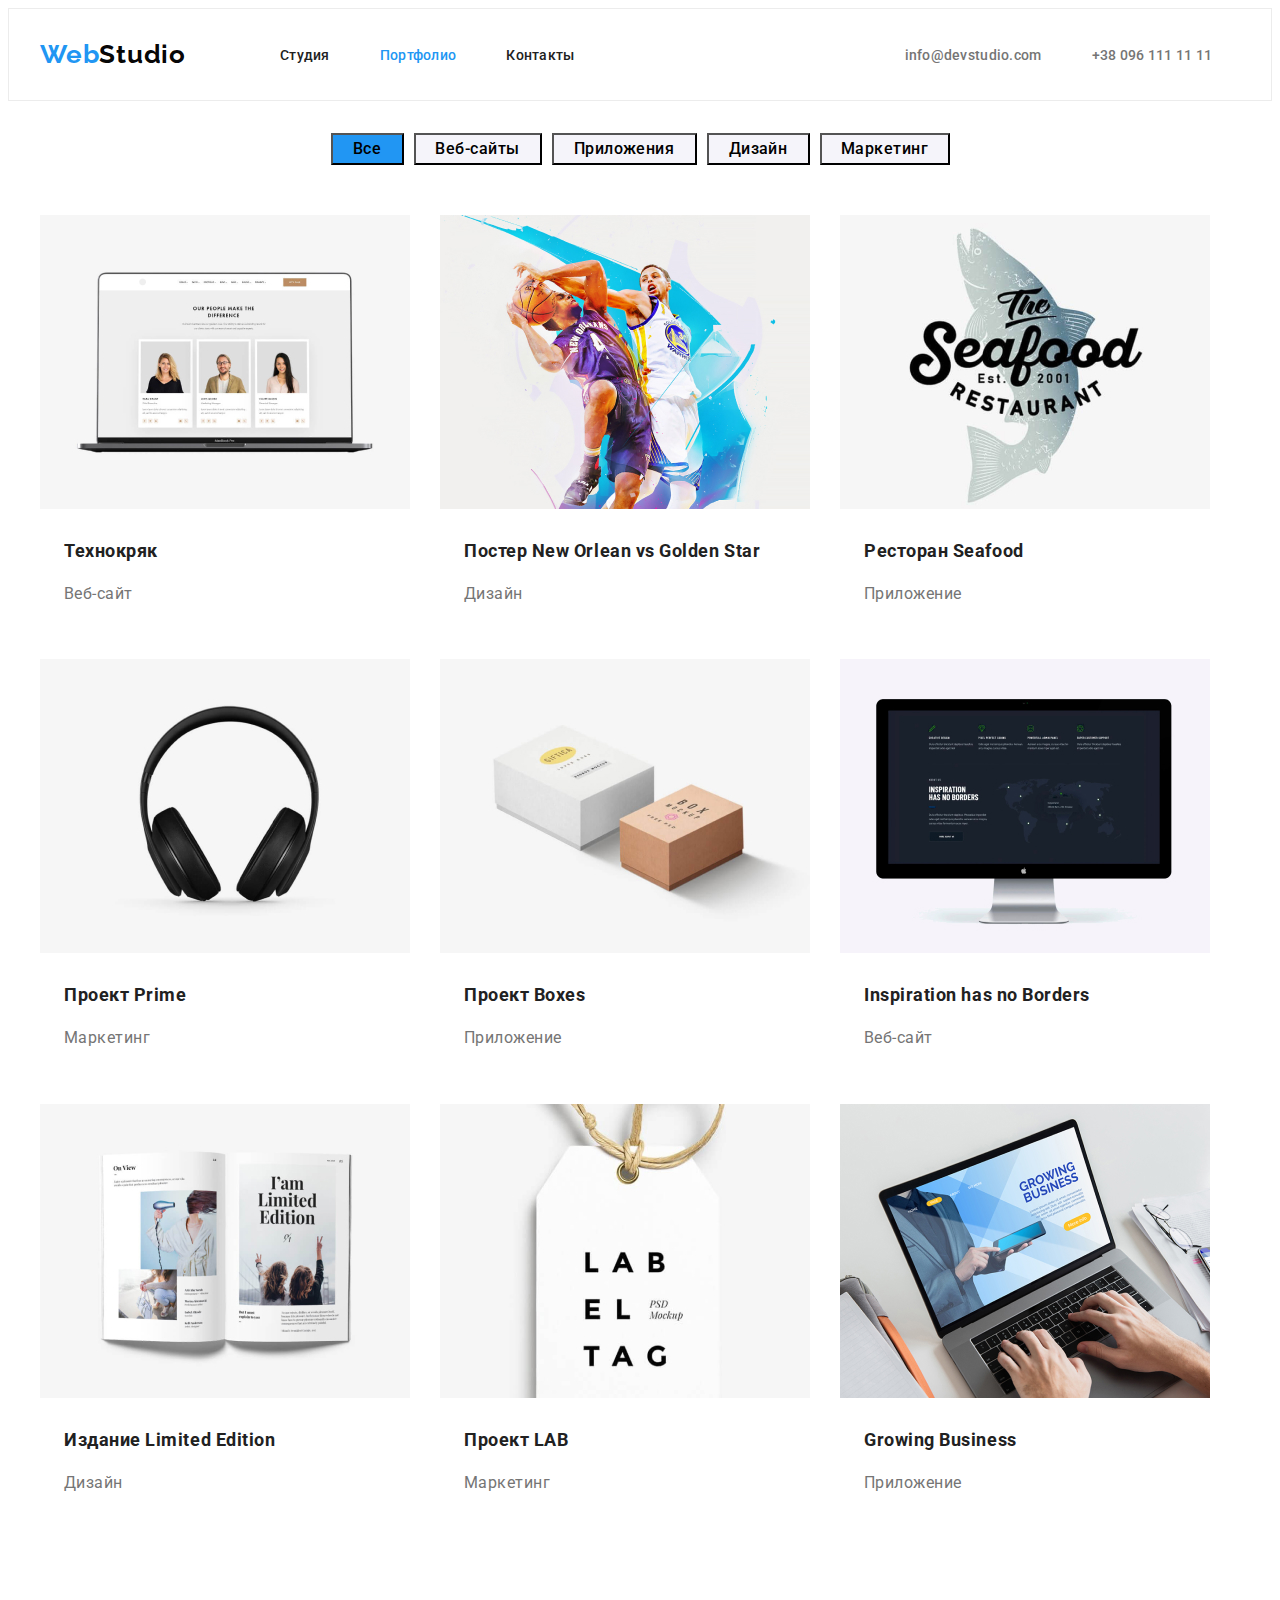
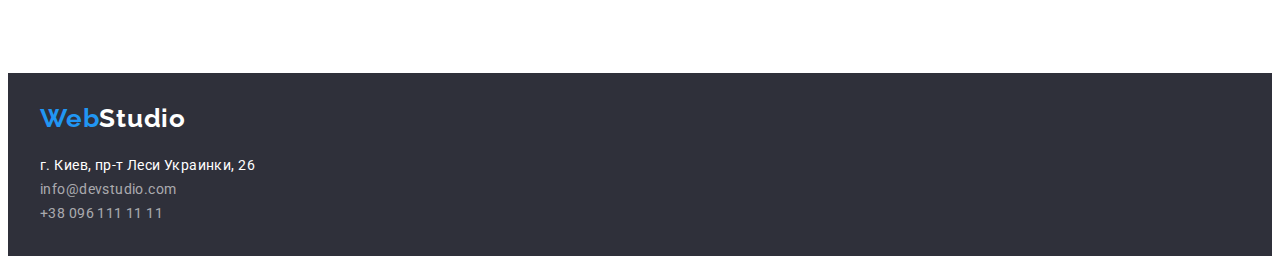
==== commit e5068cae: "k" ====
--- a/portfolio.html
+++ b/portfolio.html
@@ -6,7 +6,6 @@
     <meta http-equiv="X-UA-Compatible" content="IE=edge">
     <meta name="viewport" content="width=device-width, initial-scale=1.0">
     <title>home work 2</title>
-    <link rel="stylesheet" href="css/portfolio.css" />
     <link rel="preconnect" href="https://fonts.gstatic.com" />
     <link
         href="https://fonts.googleapis.com/css2?family=Raleway:wght@700&family=Roboto:wght@400;500;700;900&display=swap"
@@ -14,6 +13,7 @@
     <link rel="stylesheet" href="https://cdnjs.cloudflare.com/ajax/libs/modern-normalize/1.1.0/modern-normalize.min.css"
         integrity="sha512-wpPYUAdjBVSE4KJnH1VR1HeZfpl1ub8YT/NKx4PuQ5NmX2tKuGu6U/JRp5y+Y8XG2tV+wKQpNHVUX03MfMFn9Q=="
         crossorigin="anonymous" referrerpolicy="no-referrer" />
+    <link rel="stylesheet" href="css/portfolio.css" />
 </head>
 
 <body>
@@ -36,100 +36,101 @@
             </ul>
         </div>
     </header>
-    <!-- portfolio -->
-    <h2 hidden>Портфолио</h2>
-    <section class="portfolio">
-        <div class="container container-portfolio">
-            <!-- Filters -->
-            <ul class="filters-list">
-                <li class="filters-item">
-                    <button type="button" class="filters-btm filters-btm-active filters-btm1">Все</button>
-                </li>
-                <li class="filters-item">
-                    <button type="button" class="filters-btm filters-btm2">Веб-сайты</button>
-                </li>
-                <li class="filters-item">
-                    <button type="button" class="filters-btm filters-btm3">Приложения</button>
-                </li>
-                <li class="filters-item">
-                    <button type="button" class="filters-btm filters-btm4">Дизайн</button>
-                </li>
-                <li class="filters-item">
-                    <button type="button" class="filters-btm filters-btm5">Маркетинг</button>
-                </li>
-            </ul>
+    <main>
+        <!-- portfolio -->
+        <h2 hidden>Портфолио</h2>
+        <section class="portfolio">
+            <div class="container container-portfolio">
+                <!-- Filters -->
+                <ul class="filters-list">
+                    <li class="filters-item">
+                        <button type="button" class="filters-btm filters-btm-active filters-btm1">Все</button>
+                    </li>
+                    <li class="filters-item">
+                        <button type="button" class="filters-btm filters-btm2">Веб-сайты</button>
+                    </li>
+                    <li class="filters-item">
+                        <button type="button" class="filters-btm filters-btm3">Приложения</button>
+                    </li>
+                    <li class="filters-item">
+                        <button type="button" class="filters-btm filters-btm4">Дизайн</button>
+                    </li>
+                    <li class="filters-item">
+                        <button type="button" class="filters-btm filters-btm5">Маркетинг</button>
+                    </li>
+                </ul>
 
-            <!-- Projects -->
+                <!-- Projects -->
 
-            <ul class="projects-list">
-                <li class="projects-item">
-                    <img class="projects-photo" src="images/img5.jpg" alt="project1" width="370" />
-                    <div class="projects-box">
-                        <h3 class="projects-title">Технокряк</h3>
-                        <p class="projects-subtitle">Веб-сайт</p>
-                    </div>
-                </li>
-                <li class="projects-item">
-                    <img class="projects-photo" src="images/img6.jpg" alt="project2" width="370" />
-                    <div class="projects-box">
-                        <h3 class="projects-title">Постер New Orlean vs Golden Star</h3>
-                        <p class="projects-subtitle">Дизайн</p>
-                    </div>
-                </li>
-                <li class="projects-item">
-                    <img class="projects-photo" src="images/img(7).jpg" alt="project3" width="370" />
-                    <div class="projects-box">
-                        <h3 class="projects-title">Ресторан Seafood</h3>
-                        <p class="projects-subtitle">Приложение</p>
-                    </div>
-                </li>
-                <li class="projects-item">
-                    <img class="projects-photo" src="images/img(8).jpg" alt="project4" width="370" />
-                    <div class="projects-box">
-                        <h3 class="projects-title">Проект Prime</h3>
-                        <p class="projects-subtitle">Маркетинг
-                        </p>
-                    </div>
-                </li>
-                <li class="projects-item">
-                    <img class="projects-photo" src="images/img(9).jpg" alt="project5" width="370" />
-                    <div class="projects-box">
-                        <h3 class="projects-title">Проект Boxes</h3>
-                        <p class="projects-subtitle">Приложение </p>
-                    </div>
-                </li>
-                <li class="projects-item">
-                    <img class="projects-photo" src="images/img(10).jpg" alt="project6" width="370" />
-                    <div class="projects-box">
-                        <h3 class="projects-title">Inspiration has no Borders</h3>
-                        <p class="projects-subtitle">Веб-сайт</p>
-                    </div>
-                </li>
-                <li class="projects-item">
-                    <img class="projects-photo" src="images/img(11).jpg" alt="project7" width="370" />
-                    <div class="projects-box">
-                        <h3 class="projects-title">Издание Limited Edition</h3>
-                        <p class="projects-subtitle">Дизайн</p>
-                    </div>
-                </li>
-                <li class="projects-item">
-                    <img class="projects-photo" src="images/img(12).jpg" alt="project8" width="370" />
-                    <div class="projects-box">
-                        <h3 class="projects-title">Проект LAB</h3>
-                        <p class="projects-subtitle">Маркетинг</p>
-                    </div>
-                </li>
-                <li class="projects-item">
-                    <img class="projects-photo" src="images/img(13).jpg" alt="project9" width="370" />
-                    <div class="projects-box">
-                        <h3 class="projects-title">Growing Business</h3>
-                        <p class="projects-subtitle">Приложение</p>
-                    </div>
-                </li>
-            </ul>
-        </div>
-    </section>
-
+                <ul class="projects-list">
+                    <li class="projects-item">
+                        <img class="projects-photo" src="images/img5.jpg" alt="project1" width="370" />
+                        <div class="projects-box">
+                            <h3 class="projects-title">Технокряк</h3>
+                            <p class="projects-subtitle">Веб-сайт</p>
+                        </div>
+                    </li>
+                    <li class="projects-item">
+                        <img class="projects-photo" src="images/img6.jpg" alt="project2" width="370" />
+                        <div class="projects-box">
+                            <h3 class="projects-title">Постер New Orlean vs Golden Star</h3>
+                            <p class="projects-subtitle">Дизайн</p>
+                        </div>
+                    </li>
+                    <li class="projects-item">
+                        <img class="projects-photo" src="images/img(7).jpg" alt="project3" width="370" />
+                        <div class="projects-box">
+                            <h3 class="projects-title">Ресторан Seafood</h3>
+                            <p class="projects-subtitle">Приложение</p>
+                        </div>
+                    </li>
+                    <li class="projects-item">
+                        <img class="projects-photo" src="images/img(8).jpg" alt="project4" width="370" />
+                        <div class="projects-box">
+                            <h3 class="projects-title">Проект Prime</h3>
+                            <p class="projects-subtitle">Маркетинг
+                            </p>
+                        </div>
+                    </li>
+                    <li class="projects-item">
+                        <img class="projects-photo" src="images/img(9).jpg" alt="project5" width="370" />
+                        <div class="projects-box">
+                            <h3 class="projects-title">Проект Boxes</h3>
+                            <p class="projects-subtitle">Приложение </p>
+                        </div>
+                    </li>
+                    <li class="projects-item">
+                        <img class="projects-photo" src="images/img(10).jpg" alt="project6" width="370" />
+                        <div class="projects-box">
+                            <h3 class="projects-title">Inspiration has no Borders</h3>
+                            <p class="projects-subtitle">Веб-сайт</p>
+                        </div>
+                    </li>
+                    <li class="projects-item">
+                        <img class="projects-photo" src="images/img(11).jpg" alt="project7" width="370" />
+                        <div class="projects-box">
+                            <h3 class="projects-title">Издание Limited Edition</h3>
+                            <p class="projects-subtitle">Дизайн</p>
+                        </div>
+                    </li>
+                    <li class="projects-item">
+                        <img class="projects-photo" src="images/img(12).jpg" alt="project8" width="370" />
+                        <div class="projects-box">
+                            <h3 class="projects-title">Проект LAB</h3>
+                            <p class="projects-subtitle">Маркетинг</p>
+                        </div>
+                    </li>
+                    <li class="projects-item">
+                        <img class="projects-photo" src="images/img(13).jpg" alt="project9" width="370" />
+                        <div class="projects-box">
+                            <h3 class="projects-title">Growing Business</h3>
+                            <p class="projects-subtitle">Приложение</p>
+                        </div>
+                    </li>
+                </ul>
+            </div>
+        </section>
+    </main>
 
 
     <footer class="footer">
--- a/css/portfolio.css
+++ b/css/portfolio.css
@@ -124,7 +124,8 @@
   display: flex;
   padding: 0;
   gap: 10px;
-  margin: 0px 0px 0px 270px;
+  margin: 0;
+  justify-content: center;
 }
 .filters-btm {
   background-color: rgba(245, 244, 250, 1);
@@ -170,14 +171,14 @@
 }
 
 .projects-box {
-  padding: 20px 0px 20px 24px;
+  padding: 20px 24px 20px 24px;
 }
 
 .projects-title {
   font-weight: 700;
   font-size: 18px;
   line-height: 2;
-  letter-spacing: 0.06em;
+  letter-spacing: 0.03em;
   color: rgba(33, 33, 33, 1);
   margin: 0;
   margin-bottom: 10px;
@@ -223,6 +224,7 @@
   padding: 0;
   margin: 0;
   flex-direction: column;
+  gap: 8px;
 }
 .footer-link-1 {
   color: rgba(255, 255, 255, 1);
